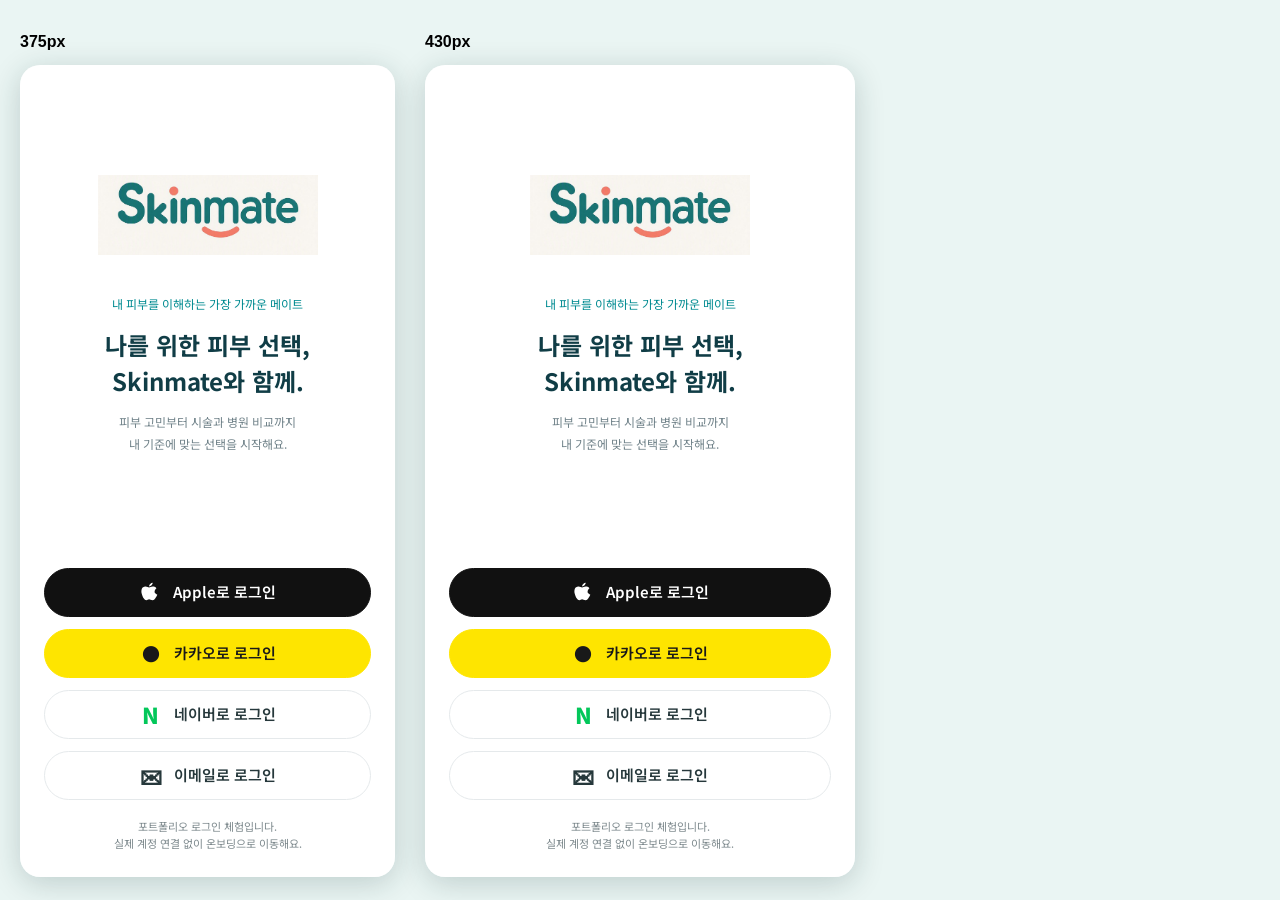
==== tests/responsive.html @ 5a3ae5f8 "Redesign Skinmate with beauty visuals, guided onboarding and community interactions" ====
<!doctype html><html lang="ko"><meta charset="utf-8"><title>Skinmate responsive review</title><style>body{margin:20px;background:#eaf5f3;font:14px sans-serif}main{display:flex;gap:30px;align-items:start}iframe{border:0;height:812px;border-radius:20px;box-shadow:0 6px 30px #1333}h2{font-size:16px}</style><main><section><h2>375px</h2><iframe title="375px preview" src="../index.html" width="375"></iframe></section><section><h2>430px</h2><iframe title="430px preview" src="../index.html" width="430"></iframe></section></main></html>
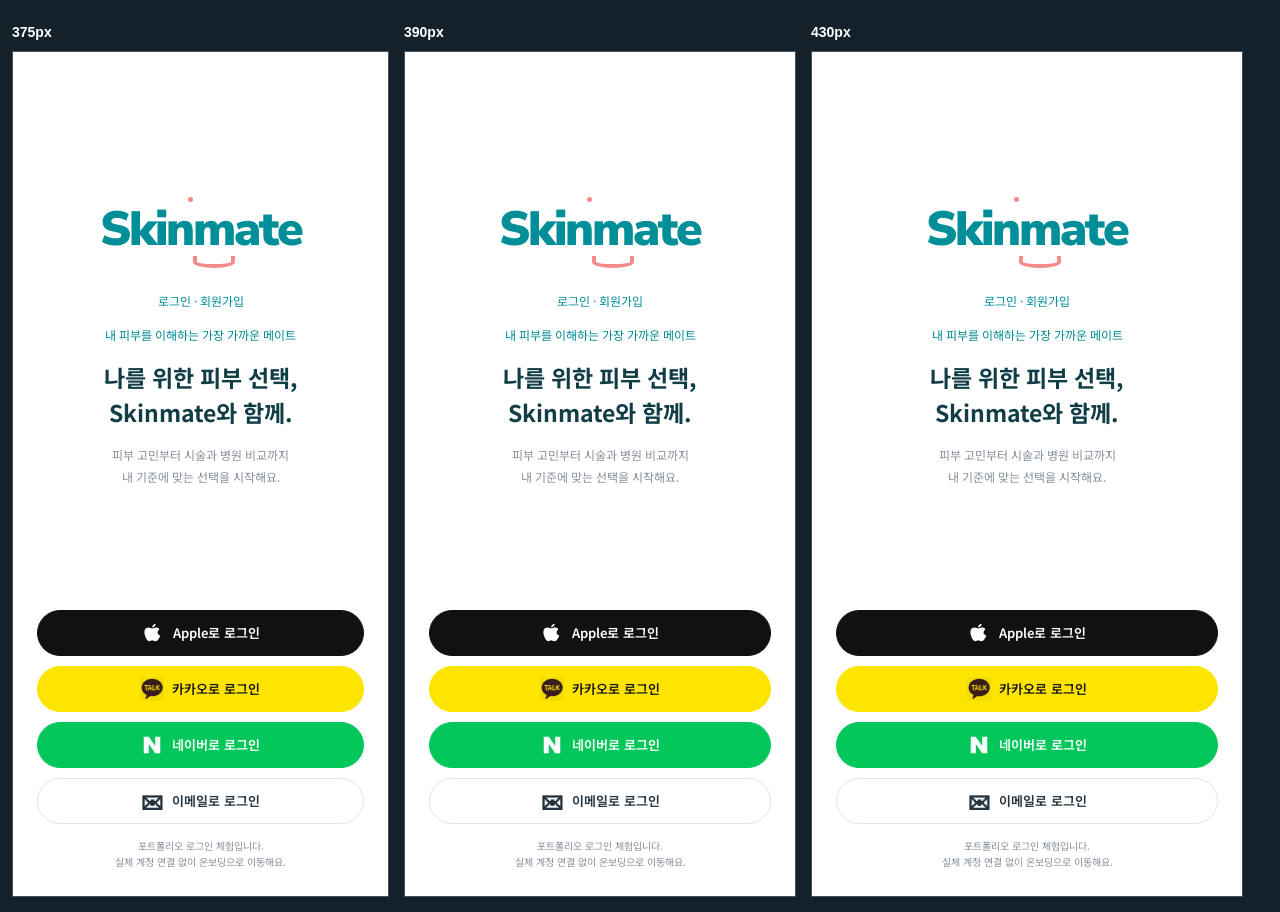
==== commit 1a2d4913: "Match supplied Skinmate layout and restore replayable entry experience" ====
--- a/tests/responsive.html
+++ b/tests/responsive.html
@@ -1 +1 @@
-<!doctype html><html lang="ko"><meta charset="utf-8"><title>Skinmate responsive review</title><style>body{margin:20px;background:#eaf5f3;font:14px sans-serif}main{display:flex;gap:30px;align-items:start}iframe{border:0;height:812px;border-radius:20px;box-shadow:0 6px 30px #1333}h2{font-size:16px}</style><main><section><h2>375px</h2><iframe title="375px preview" src="../index.html" width="375"></iframe></section><section><h2>430px</h2><iframe title="430px preview" src="../index.html" width="430"></iframe></section></main></html>
+<!doctype html><html lang="ko"><meta charset="utf-8"><title>Skinmate responsive review</title><style>body{margin:12px;background:#14212a;color:white;font:14px sans-serif}main{display:flex;gap:15px;align-items:start}iframe{border:1px solid #42515b;height:844px}h2{font-size:14px}</style><main><section><h2>375px</h2><iframe title="375px preview" src="../index.html" width="375"></iframe></section><section><h2>390px</h2><iframe title="390px preview" src="../index.html" width="390"></iframe></section><section><h2>430px</h2><iframe title="430px preview" src="../index.html" width="430"></iframe></section></main></html>
